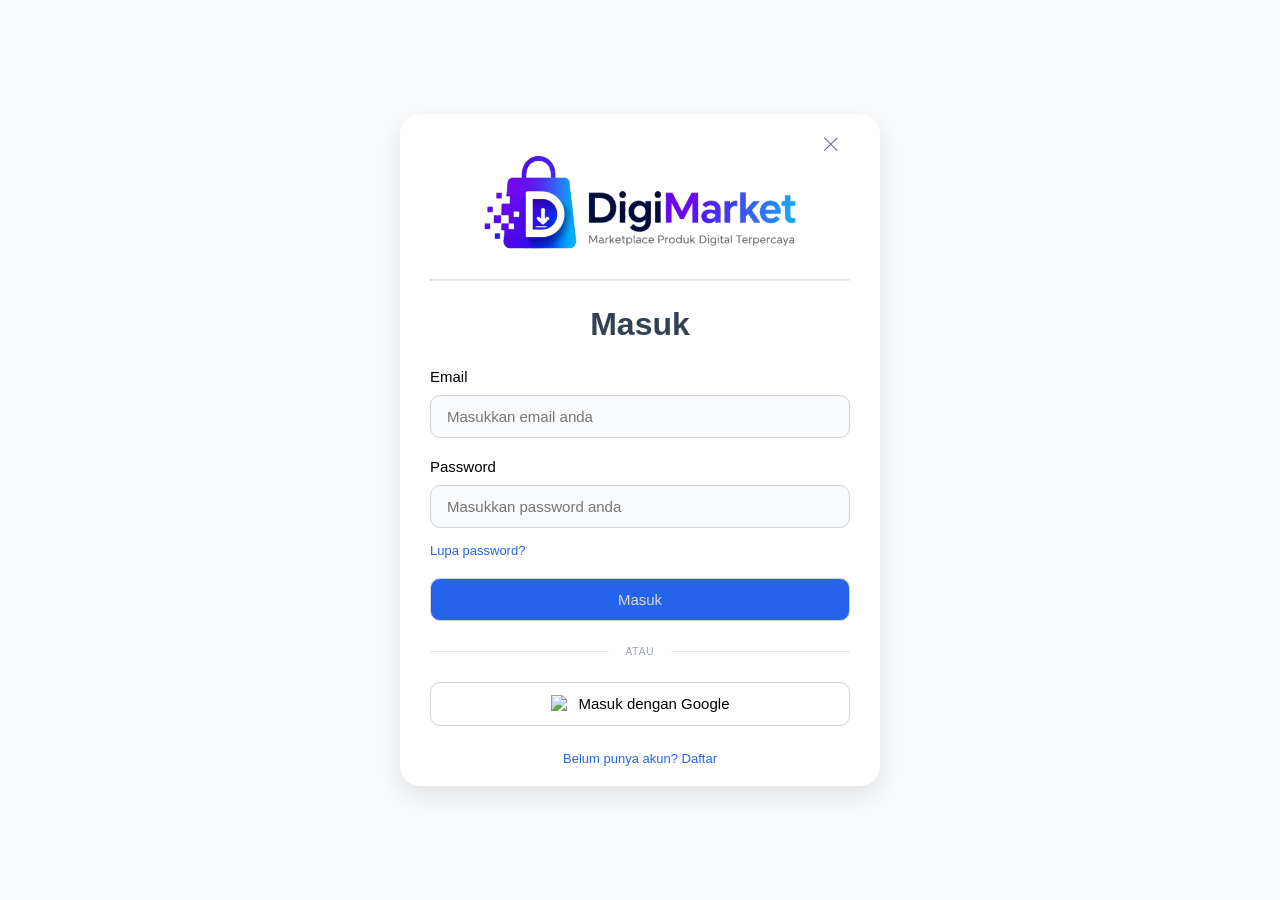
==== login.html @ 26f8c8cd "Initial commit project website" ====
<!doctype html>
<html lang="id">

<head>
  <meta charset="UTF-8" />
  <meta name="viewport" content="width=device-width, initial-scale=1.0" />
  <link rel="stylesheet" href="https://cdn.jsdelivr.net/npm/bootstrap-icons@1.13.1/font/bootstrap-icons.min.css" />
  <link rel="stylesheet" href="css/login.css" />
  <title>Form Login</title>
</head>

<body>
  <div class="card-login">
    <a href="index.html" class="close-btn"><i class="bi bi-x-lg"></i></a>
    <img src="img/logo.png" alt="logo" class="logo" />
    <hr />
    <h1>Masuk</h1>
   
    <form>
      <div class="form-item">
        <label for="email">Email</label>
        <input type="email" id="email" placeholder="Masukkan email anda" />
      </div>

      <div class="form-item">
        <label for="password">Password</label>
        <input type="password" id="password" placeholder="Masukkan password anda" />
        <a href="#">Lupa password?</a>
      </div>
      <button type="submit" class="btn">Masuk</button>
    </form>

    <div class="separator">atau</div>

    <button type="button" class="btn-google">
      <img
        src="https://upload.wikimedia.org/wikipedia/commons/thumb/c/c1/Google_%22G%22_logo.svg/3840px-Google_%22G%22_logo.svg.png"
        alt="Google Logo" class="google" />
      Masuk dengan Google
    </button>

    <div class="register-link">
      Belum punya akun? <a href="daftar.html">Daftar</a>
    </div>
  </div>
</body>

</html>
---- css/login.css ----
* {
  margin: 0;
  padding: 0;
  box-sizing: border-box;
  font-family: "inter", sans-serif;
}

body {
  display: flex;
  justify-content: center;
  align-items: center;
  background-color: #f8fafc;
  color: #334155;
  min-height: 100vh;
  overflow-x: hidden;
}

.card-login {
  position: relative;
  background-color: #ffffff;
  width: 100%;
  max-width: 480px;
  padding: 20px 30px;
  border-radius: 20px;
  box-shadow: 0 10px 25px rgba(0, 0, 0, 0.10);
  text-align: center;
}

.close-btn {
  display: flex;
  justify-content: end;
  align-items: end;
  color: #64748b;
  margin-right: 10px;
  font-size: 18px;
  text-decoration: none;
  font-weight: bold;
}

.close-btn:hover {
  color: #111827;
}

.logo {
  height: auto;
  max-width: 350px;
  object-fit: contain;
  margin-bottom: 25px;
}

hr {
  border-top: 1px solid #e5e7eb;
}

.card-login h1 {
  margin: 25px;
}

form {
  text-align: left;
}

.form-item {
  margin-bottom: 20px;
}

.form-item label {
  display: block;
  font-size: 15px;
  color: #000000;
  margin-bottom: 10px;
}

.form-item input[type="text"],
.form-item input[type="email"],
.form-item input[type="password"] {
  width: 100%;
  padding: 12px 16px;
  font-size: 15px;
  border: 1px solid #d1d5db;
  border-radius: 10px;
  outline: none;
  background-color: #f9fafb;
}

.form-item a {
  display: block;
  text-align: left;
  font-size: 13px;
  color: #2563eb;
  text-decoration: none;
  margin-top: 15px;
}

.form-item a:hover {
  color: #0050fc;
  font-weight: 550;
}

.btn {
  width: 100%;
  padding: 12px 16px;
  font-size: 15px;
  border: 1px solid #d1d5db;
  border-radius: 10px;
  outline: none;
  background-color: #2563eb;
  color: #dbdbdb;
}

.btn:hover {
  background-color: #0050fc;
  color: #fff;
}

.separator {
  display: flex;
  align-items: center;
  text-align: center;
  color: #9ca3af;
  font-size: 10px;
  margin: 25px 0;
  text-transform: uppercase;
  letter-spacing: 1px;
}

.separator::before,
.separator::after {
  content: "";
  flex: 1;
  border-bottom: 1px solid #e5e7eb;
}

.separator:not(:empty)::before {
  margin-right: 1rem;
}

.separator:not(:empty)::after {
  margin-left: 1rem;
}

.btn-google {
  display: flex;
  justify-content: center;
  align-items: center;
  width: 100%;
  padding: 12px 16px;
  font-size: 15px;
  border: 1px solid #d1d5db;
  border-radius: 10px;
  outline: none;
  background-color: #ffffff;
  color: #000000;
  gap: 10px;
}

.btn-google:hover {
  background-color: #f1f1f1;
}

.google {
  width: 18px;
  height: 18px;
}

.register-link {
  display: block;
  font-size: 13px;
  color: #2563eb;
  text-decoration: none;
  margin-top: 25px;
  text-align: center;
  text-decoration: none;
}

.register-link a {
  text-decoration: none;
  color: #2563eb;
}

.register-link a:hover {
  color: #0050fc;
  font-weight: 550;
}

@media screen and (max-width: 480px) {
  .card-login {
  width: 90%;
  max-width: 380px;
}

.logo {
  max-width: 250px;
  margin-bottom: 10px;
}

.card-login h1 {
  margin: 15px;
  font-size: 30px;
}
}
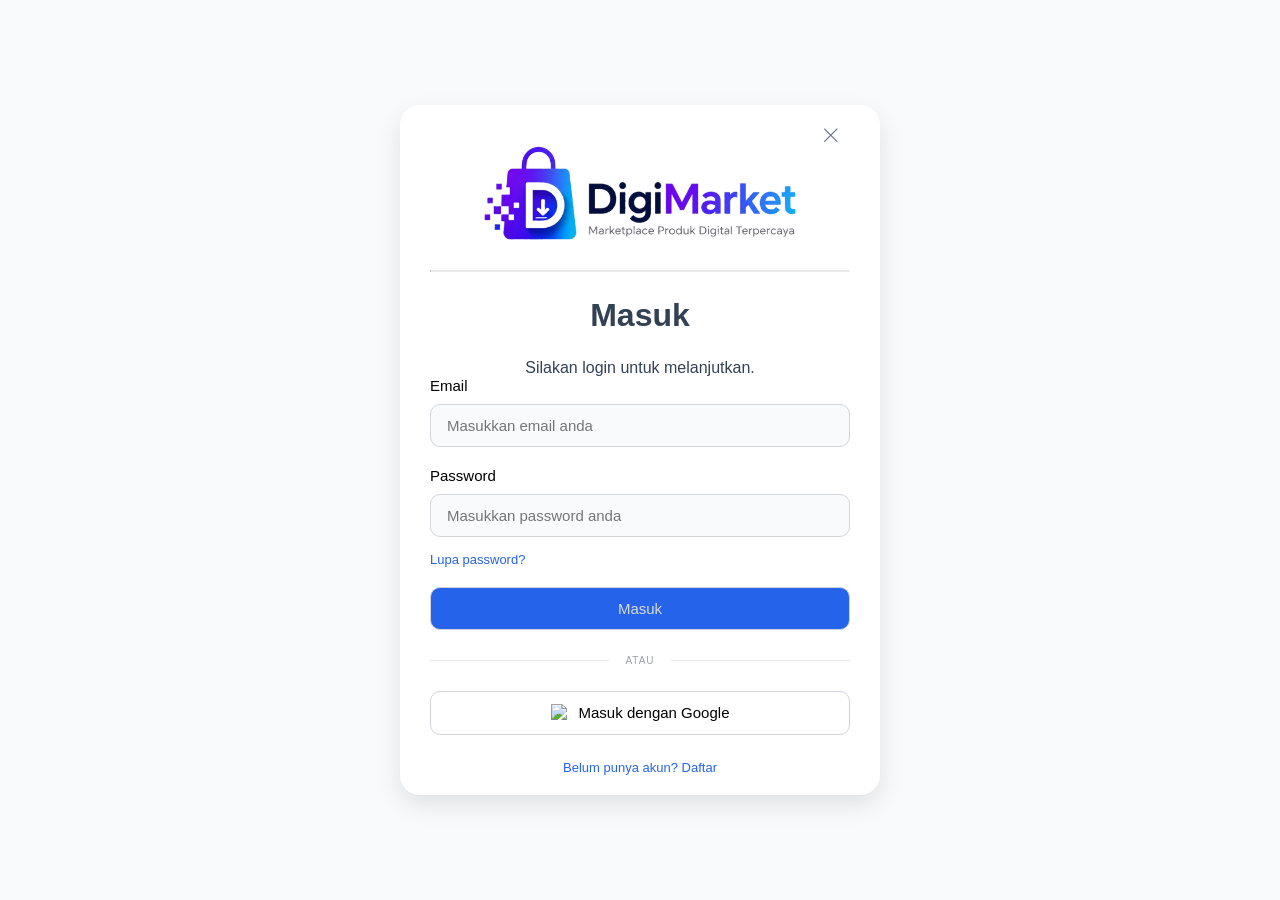
==== commit f2863d66: "Menambahkan informasi pada halaman login" ====
--- a/login.html
+++ b/login.html
@@ -1,48 +1,55 @@
 <!doctype html>
 <html lang="id">
+  <head>
+    <meta charset="UTF-8" />
+    <meta name="viewport" content="width=device-width, initial-scale=1.0" />
+    <link
+      rel="stylesheet"
+      href="https://cdn.jsdelivr.net/npm/bootstrap-icons@1.13.1/font/bootstrap-icons.min.css"
+    />
+    <link rel="stylesheet" href="css/login.css" />
+    <title>Form Login</title>
+  </head>
 
-<head>
-  <meta charset="UTF-8" />
-  <meta name="viewport" content="width=device-width, initial-scale=1.0" />
-  <link rel="stylesheet" href="https://cdn.jsdelivr.net/npm/bootstrap-icons@1.13.1/font/bootstrap-icons.min.css" />
-  <link rel="stylesheet" href="css/login.css" />
-  <title>Form Login</title>
-</head>
+  <body>
+    <div class="card-login">
+      <a href="index.html" class="close-btn"><i class="bi bi-x-lg"></i></a>
+      <img src="img/logo.png" alt="logo" class="logo" />
+      <hr />
+      <h1>Masuk</h1>
+      <p class="text-center">Silakan login untuk melanjutkan.</p>
+      <form>
+        <div class="form-item">
+          <label for="email">Email</label>
+          <input type="email" id="email" placeholder="Masukkan email anda" />
+        </div>
 
-<body>
-  <div class="card-login">
-    <a href="index.html" class="close-btn"><i class="bi bi-x-lg"></i></a>
-    <img src="img/logo.png" alt="logo" class="logo" />
-    <hr />
-    <h1>Masuk</h1>
-   
-    <form>
-      <div class="form-item">
-        <label for="email">Email</label>
-        <input type="email" id="email" placeholder="Masukkan email anda" />
+        <div class="form-item">
+          <label for="password">Password</label>
+          <input
+            type="password"
+            id="password"
+            placeholder="Masukkan password anda"
+          />
+          <a href="#">Lupa password?</a>
+        </div>
+        <button type="submit" class="btn">Masuk</button>
+      </form>
+
+      <div class="separator">atau</div>
+
+      <button type="button" class="btn-google">
+        <img
+          src="https://upload.wikimedia.org/wikipedia/commons/thumb/c/c1/Google_%22G%22_logo.svg/3840px-Google_%22G%22_logo.svg.png"
+          alt="Google Logo"
+          class="google"
+        />
+        Masuk dengan Google
+      </button>
+
+      <div class="register-link">
+        Belum punya akun? <a href="daftar.html">Daftar</a>
       </div>
-
-      <div class="form-item">
-        <label for="password">Password</label>
-        <input type="password" id="password" placeholder="Masukkan password anda" />
-        <a href="#">Lupa password?</a>
-      </div>
-      <button type="submit" class="btn">Masuk</button>
-    </form>
-
-    <div class="separator">atau</div>
-
-    <button type="button" class="btn-google">
-      <img
-        src="https://upload.wikimedia.org/wikipedia/commons/thumb/c/c1/Google_%22G%22_logo.svg/3840px-Google_%22G%22_logo.svg.png"
-        alt="Google Logo" class="google" />
-      Masuk dengan Google
-    </button>
-
-    <div class="register-link">
-      Belum punya akun? <a href="daftar.html">Daftar</a>
     </div>
-  </div>
-</body>
-
-</html>+  </body>
+</html>
